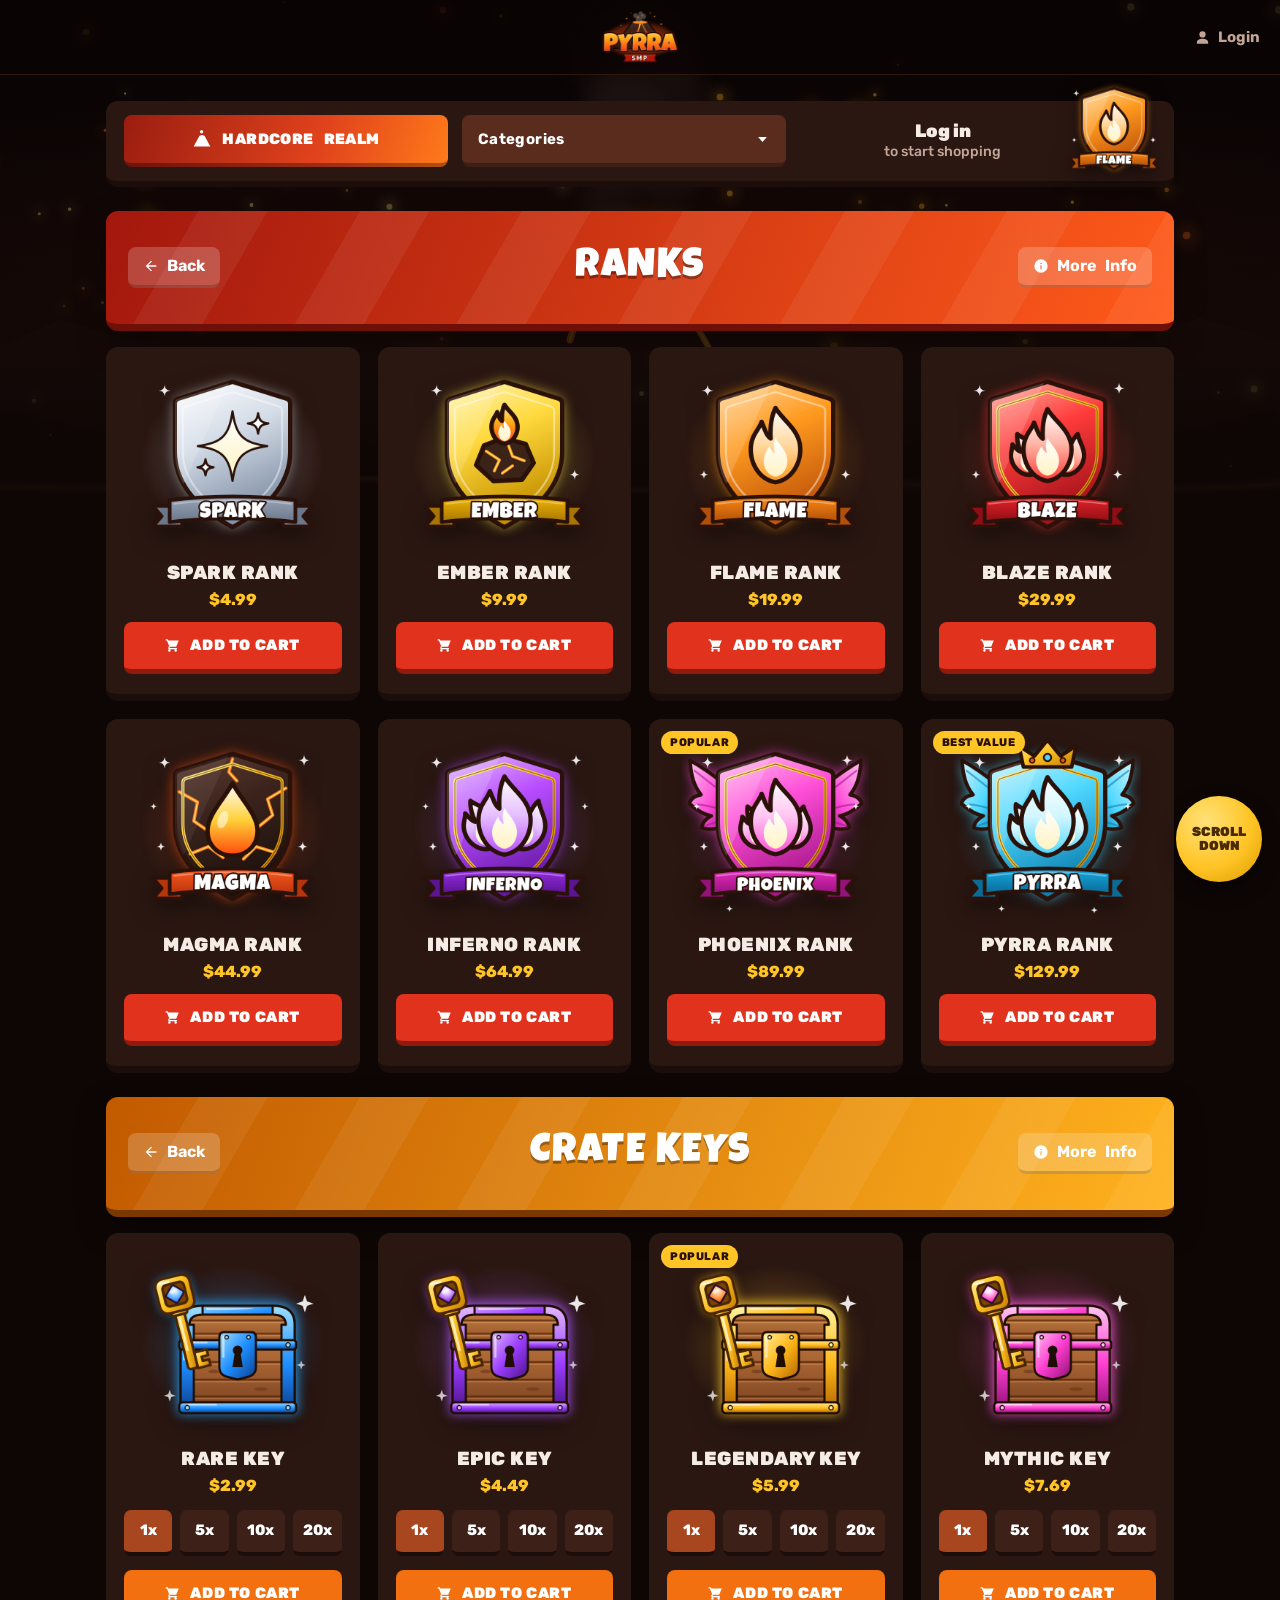
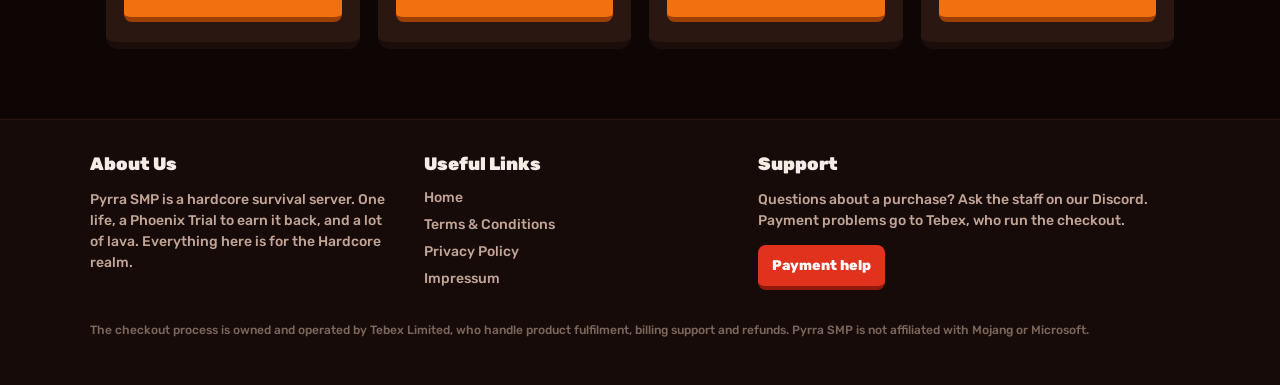
==== index.html @ 0430bf2e "Pyrra SMP store page (Tebex Headless) Co-Authored-By: Claude Opus 5.5 <noreply@anthropic.com>" ====
<!doctype html>
<html lang="en"><head><meta charset="utf-8"><meta name="viewport" content="width=device-width, initial-scale=1">
<title>Pyrra SMP Store</title>
<meta name="description" content="Ranks and crate keys for Pyrra SMP, a hardcore Minecraft server.">
<link rel="icon" href="images/ranks/flame.png">
<link rel="stylesheet" href="theme/pyrra-theme.css">
<link rel="stylesheet" href="site.css">
</head><body>
<div class="py-top">
  <a id="topDiscord" href="#" target="_blank" rel="noopener" hidden><svg class="ico" viewBox="0 0 24 24"><path d="M4 4h16a2 2 0 0 1 2 2v10a2 2 0 0 1-2 2H8l-4 4V6a2 2 0 0 1 2-2z"/></svg> Discord</a>
  <img src="images/pyrra_smp_logo.png" alt="Pyrra SMP">
  <button class="r py-topbtn" id="topRight" type="button"><svg class="ico" viewBox="0 0 24 24"><path d="M12 12a5 5 0 1 0 0-10 5 5 0 0 0 0 10zm0 2c-5 0-9 2.5-9 5.5V22h18v-2.5c0-3-4-5.5-9-5.5z"/></svg> <span>Login</span></button>
</div>

<main class="py-wrap">
<section class="py-controls">
  <div class="py-realm"><svg class="ico" viewBox="0 0 24 24"><path d="M2 21 9 8h6l7 13zM9.5 8q2.5-1.6 5 0l-1 2.4q-1.5-.8-3 0zM10 4.5a2 2 0 1 1 3 0 2 2 0 0 1-3 0z"/></svg> Hardcore<span class="rl"> Realm</span></div>
  <div class="py-cats"><button type="button" id="catBtn">Categories <svg class="ico" viewBox="0 0 24 24"><path d="M5 8l7 8 7-8z"/></svg></button>
    <div class="menu" id="catMenu"></div></div>
  <div class="py-login" id="loginBox" role="button" tabindex="0"><b id="loginTitle">Log in</b><span id="loginSub">to start shopping</span><img id="loginImg" src="images/ranks/flame.png" alt=""></div>
</section>
<div id="cats"><p class="py-loading">Loading the store...</p></div>
</main>

<footer class="py-foot">
  <div class="cols">
    <div><h4>About Us</h4><p>Pyrra SMP is a hardcore survival server. One life, a Phoenix Trial to earn it back, and a lot of lava. Everything here is for the Hardcore realm.</p></div>
    <div><h4>Useful Links</h4><a href="#" id="homeLink">Home</a><a href="https://checkout.tebex.io/terms" target="_blank" rel="noopener">Terms &amp; Conditions</a><a href="https://checkout.tebex.io/privacy" target="_blank" rel="noopener">Privacy Policy</a><a href="https://checkout.tebex.io/impressum" target="_blank" rel="noopener">Impressum</a></div>
    <div><h4>Support</h4><p>Questions about a purchase? Ask the staff on our Discord. Payment problems go to Tebex, who run the checkout.</p>
      <div class="btns"><a id="footDiscord" href="#" target="_blank" rel="noopener" hidden><svg class="ico" viewBox="0 0 24 24"><path d="M4 4h16a2 2 0 0 1 2 2v10a2 2 0 0 1-2 2H8l-4 4V6a2 2 0 0 1 2-2z"/></svg> Discord</a><a class="sup" href="https://www.tebex.io/contact" target="_blank" rel="noopener">Payment help</a></div></div>
  </div>
  <p class="legal">The checkout process is owned and operated by Tebex Limited, who handle product fulfilment, billing support and refunds. Pyrra SMP is not affiliated with Mojang or Microsoft.</p>
</footer>

<button class="py-scroll" id="scrollBtn" type="button">SCROLL<br>DOWN</button>

<div class="py-modal" id="pkg">
  <button class="x" type="button" data-close>&#10005;</button>
  <div class="py-box"><div class="py-pkg">
    <div class="side"><img id="m-img" alt=""><h2 id="m-name" style="margin:0;font-size:28px"></h2><div id="m-price" class="py-mprice"></div>
      <div id="m-qty"></div>
      <button class="py-cart" id="m-add" type="button"></button></div>
    <div class="py-desc" id="m-desc"></div>
  </div></div>
</div>

<div class="py-modal" id="info">
  <button class="x" type="button" data-close>&#10005;</button>
  <div class="py-box py-small"><h2 id="i-title"></h2><div class="py-desc" id="i-body"></div></div>
</div>

<div class="py-modal" id="login">
  <button class="x" type="button" data-close>&#10005;</button>
  <div class="py-box py-small">
    <h2>LOG IN</h2>
    <p class="py-center">Type your Minecraft username. Your items are sent to this player.</p>
    <form id="loginForm" class="py-form">
      <img id="loginHead" src="images/ranks/flame.png" alt="">
      <input id="userIn" maxlength="17" autocomplete="username" spellcheck="false" placeholder="Minecraft username" required>
      <button class="py-cart" type="submit" style="--btn:#e0321c;--btn-edge:#8f1a0d">Continue</button>
    </form>
  </div>
</div>

<div class="py-modal" id="cart">
  <button class="x" type="button" data-close>&#10005;</button>
  <div class="py-box py-small">
    <h2>YOUR CART</h2>
    <div id="cartList"></div>
    <div class="py-total"><span>Total</span><b id="cartTotal"></b></div>
    <button class="py-cart" id="checkoutBtn" type="button" style="--btn:#e0321c;--btn-edge:#8f1a0d">Checkout</button>
    <p class="py-center py-note">Playing as <b id="cartUser"></b>. <a href="#" id="changeUser">Change player</a></p>
  </div>
</div>

<div class="py-toast" id="toast" role="status"></div>

<script src="config.js"></script>
<script src="descriptions.js"></script>
<script src="demo.js"></script>
<script src="app.js"></script>
</body></html>
---- theme/pyrra-theme.css ----
/* Pyrra SMP store theme v2: realm/category layout, chunky 3D cards, fire palette.
   Fonts: Luckiest Guy (banners, same as the logo) + Rubik (everything else). */
@import url('https://fonts.googleapis.com/css2?family=Luckiest+Guy&family=Rubik:wght@500;700;800;900&display=swap');

:root {
  --bg: #0d0605;
  --panel: #2b1712;
  --panel-edge: #1a0d0a;
  --chip: #3d2119;
  --chip-on: #a8471f;
  --text: #f6ece6;
  --muted: #c2a597;
  --gold: #ffc425;
  --btn: #e0321c;        /* add to cart, changes per category */
  --btn-edge: #8f1a0d;
  --radius: 12px;
  --head: 'Luckiest Guy', system-ui, sans-serif;
  --body: 'Rubik', system-ui, sans-serif;
}
* { box-sizing: border-box; }
html, body { margin: 0; }
body {
  background: var(--bg) url('../images/header_background.png') center top / 1920px auto no-repeat;
  color: var(--text); font: 500 15px/1.5 var(--body); min-height: 100vh;
}
body::before { /* fade the volcano art into the page */
  content: ""; position: absolute; inset: 0 0 auto 0; height: 560px; pointer-events: none;
  background: linear-gradient(180deg, rgba(13, 6, 5, .35), var(--bg) 92%);
}
a { color: inherit; }
button { font-family: var(--body); }
.ico { width: 1em; height: 1em; vertical-align: -.12em; fill: currentColor; }

/* top bar */
.py-top {
  position: relative; z-index: 2; display: grid; grid-template-columns: 1fr auto 1fr; align-items: center;
  padding: 8px 16px; background: rgba(10, 4, 3, .72); border-bottom: 1px solid rgba(255, 140, 60, .14);
}
.py-top a { color: var(--muted); text-decoration: none; font-weight: 700; display: inline-flex; gap: 8px; align-items: center; white-space: nowrap; }
.py-top a:hover { color: #fff; }
.py-top .r { justify-self: end; }
.py-top img { height: 58px; display: block; }

.py-wrap { position: relative; z-index: 1; max-width: 1100px; margin: 0 auto; padding: 26px 16px 70px; }

/* controls: realm / categories / login */
.py-controls {
  display: grid; grid-template-columns: 1fr 1fr 1.1fr; gap: 14px; align-items: center;
  background: var(--panel); border-radius: var(--radius); padding: 14px 18px; border-bottom: 6px solid var(--panel-edge);
  position: relative; overflow: visible;
}
.py-realm, .py-cats > button {
  height: 52px; border: 0; border-radius: 8px; cursor: pointer; color: #fff; font: 900 15px/1 var(--body); letter-spacing: .4px;
  display: flex; align-items: center; justify-content: space-between; padding: 0 16px; border-bottom: 4px solid rgba(0, 0, 0, .3);
}
.py-realm { background: linear-gradient(110deg, #9a1d10, #e0421c 60%, #ff7a1a); text-transform: uppercase; justify-content: center; gap: 10px; cursor: default; }
.py-realm .ico { width: 20px; height: 20px; }
.py-cats { position: relative; }
.py-cats > button { width: 100%; background: #5a2c1e; font-weight: 700; }
.py-cats .menu {
  display: none; position: absolute; top: calc(100% + 6px); left: 0; right: 0; z-index: 10;
  background: #24130f; border: 1px solid #4a271c; border-radius: 8px; padding: 6px; box-shadow: 0 14px 30px rgba(0, 0, 0, .5);
}
.py-cats.open .menu { display: block; }
.py-cats .menu a { display: block; padding: 9px 12px; border-radius: 6px; text-decoration: none; font-weight: 700; }
.py-cats .menu a:hover { background: #3d2119; color: var(--gold); }
.py-login { position: relative; text-align: center; padding-right: 70px; line-height: 1.25; cursor: pointer; }
.py-login b { display: block; font: 900 18px/1.2 var(--body); }
.py-login span { color: var(--muted); font-size: 14px; }
.py-login img { position: absolute; right: -10px; bottom: -22px; width: 104px; filter: drop-shadow(0 6px 10px rgba(0, 0, 0, .5)); }

/* category banner */
.py-banner {
  margin: 24px 0 16px; min-height: 120px; border-radius: var(--radius); padding: 18px 22px;
  display: grid; grid-template-columns: 1fr auto 1fr; align-items: center; gap: 12px;
  background: linear-gradient(110deg, var(--b1), var(--b2)); border-bottom: 7px solid var(--b3);
  box-shadow: 0 12px 30px rgba(0, 0, 0, .35); position: relative; overflow: hidden;
}
.py-banner::after { /* soft diagonal shine */
  content: ""; position: absolute; inset: 0; pointer-events: none;
  background: repeating-linear-gradient(120deg, transparent 0 80px, rgba(255, 255, 255, .06) 80px 140px);
}
.py-banner h2 { margin: 0; font: 400 40px/1 var(--head); letter-spacing: 1.5px; color: #fff; text-shadow: 0 3px 0 rgba(0, 0, 0, .35); text-align: center; }
.py-banner button {
  justify-self: start; z-index: 1; border: 0; cursor: pointer; color: #fff; font: 700 16px/1 var(--body);
  padding: 11px 15px; border-radius: 8px; background: rgba(255, 255, 255, .2); border-bottom: 3px solid rgba(0, 0, 0, .18);
  display: inline-flex; gap: 8px; align-items: center; white-space: nowrap;
}
.py-banner button:hover { background: rgba(255, 255, 255, .3); }
.py-banner .info { justify-self: end; }

/* cards */
.py-grid { display: grid; grid-template-columns: repeat(auto-fill, minmax(230px, 1fr)); gap: 18px; }
.py-card {
  --c: #ff8a12; position: relative; display: flex; flex-direction: column; align-items: center; text-align: center;
  background: var(--panel); border-radius: var(--radius); padding: 18px 18px 20px; border-bottom: 7px solid var(--panel-edge);
  transition: transform .15s ease, box-shadow .15s ease;
}
.py-card:hover { transform: translateY(-3px); box-shadow: 0 0 0 2px color-mix(in srgb, var(--c) 60%, transparent), 0 12px 30px rgba(0, 0, 0, .4); }
.py-card .art { position: relative; width: 100%; aspect-ratio: 1 / .86; display: grid; place-items: center; cursor: pointer; }
.py-card .art::before {
  content: ""; position: absolute; inset: 8%; border-radius: 50%;
  background: radial-gradient(closest-side, color-mix(in srgb, var(--c) 34%, transparent), transparent);
}
.py-card .art img { position: relative; width: 86%; max-height: 100%; object-fit: contain; filter: drop-shadow(0 8px 12px rgba(0, 0, 0, .45)); transition: transform .2s ease; }
.py-card:hover .art img { transform: scale(1.05) rotate(-2deg); }
.py-card .art[data-tip]:hover::after {
  content: attr(data-tip); position: absolute; top: -10px; left: 50%; transform: translateX(-50%); white-space: nowrap;
  background: #1a0d0a; color: #fff; font-size: 12px; padding: 5px 9px; border-radius: 5px;
}
.py-card h3 { margin: 10px 0 0; font: 900 19px/1.15 var(--body); letter-spacing: .5px; text-transform: uppercase; }
.py-card .price { margin: 8px 0 0; color: var(--gold); font: 800 16px/1 var(--body); }
.py-card .note { color: var(--muted); font-size: 13px; margin: 6px 0 0; min-height: 2.6em; }
.py-qty { display: grid; grid-template-columns: repeat(4, 1fr); gap: 8px; width: 100%; margin-top: 16px; }
.py-qty button {
  height: 46px; border: 0; border-radius: 7px; cursor: pointer; color: #fff; font: 800 15px/1 var(--body);
  background: var(--chip); border-bottom: 4px solid var(--panel-edge);
}
.py-qty button.on { background: var(--chip-on); }
.py-cart {
  width: 100%; margin-top: 14px; height: 52px; border: 0; border-radius: 8px; cursor: pointer; color: #fff;
  font: 900 15px/1 var(--body); letter-spacing: .6px; text-transform: uppercase;
  background: var(--btn); border-bottom: 5px solid var(--btn-edge);
  display: inline-flex; gap: 10px; align-items: center; justify-content: center;
}
.py-cart:hover { filter: brightness(1.08); }
.py-cart:active { transform: translateY(2px); border-bottom-width: 3px; }
.py-badge {
  position: absolute; top: 12px; left: 12px; z-index: 1; font: 800 11px/1 var(--body); letter-spacing: .6px; text-transform: uppercase;
  padding: 6px 9px; border-radius: 999px; color: #2a120a; background: var(--gold);
}

/* package description (the HTML pasted into Tebex) */
.py-desc h3 { font: 400 22px/1.1 var(--head); letter-spacing: .8px; color: var(--gold); margin: 22px 0 8px; }
.py-desc p { margin: 0 0 10px; }
.py-desc ul { margin: 0; padding-left: 20px; }
.py-desc li { margin: 4px 0; }
.py-desc li::marker { color: #ff8a12; }
.py-desc strong { color: #fff; }

/* modals */
.py-modal { position: fixed; inset: 0; z-index: 30; display: none; place-items: center; padding: 16px; background: rgba(6, 2, 1, .8); backdrop-filter: blur(3px); }
.py-modal.open { display: grid; }
.py-modal .x {
  position: absolute; top: 18px; right: 18px; width: 46px; height: 46px; border: 0; border-radius: 8px; cursor: pointer;
  color: #fff; font: 900 20px/1 var(--body); background: #e0321c; border-bottom: 4px solid #8f1a0d;
}
.py-box { width: min(860px, 100%); max-height: calc(100vh - 32px); overflow: auto; background: var(--panel); border-radius: 14px; border-bottom: 7px solid var(--panel-edge); padding: 26px; }
.py-box h2 { margin: 0 0 18px; font: 400 34px/1 var(--head); letter-spacing: 1px; text-align: center; }
.py-pkg { display: grid; grid-template-columns: 250px 1fr; gap: 24px; }
.py-pkg img { width: 100%; }
.py-pkg .side { display: flex; flex-direction: column; gap: 12px; text-align: center; }
.py-realms { display: grid; gap: 16px; width: min(560px, 100%); margin: 0 auto; }
.py-tile {
  position: relative; overflow: hidden; display: grid; grid-template-columns: 110px 1fr; align-items: center; gap: 10px;
  min-height: 120px; padding: 10px 22px; border-radius: 10px; text-decoration: none; color: #fff;
  background: linear-gradient(110deg, var(--t1), var(--t2)); border-bottom: 5px solid rgba(0, 0, 0, .25);
}
.py-tile::after { content: ""; position: absolute; inset: 0; background: repeating-linear-gradient(120deg, transparent 0 90px, rgba(255, 255, 255, .07) 90px 150px); }
.py-tile svg { width: 86px; height: 86px; filter: drop-shadow(0 6px 8px rgba(0, 0, 0, .35)); }
.py-tile b { display: block; font: 900 22px/1 var(--body); letter-spacing: .6px; text-transform: uppercase; }
.py-tile span { display: block; margin-top: 10px; font-weight: 700; opacity: .85; }
.py-tile.soon { filter: grayscale(.55) brightness(.75); cursor: default; }

/* footer */
.py-foot { background: #160b09; border-top: 1px solid #2b1712; padding: 34px 16px 46px; }
.py-foot .cols { max-width: 1100px; margin: 0 auto; display: grid; grid-template-columns: 1fr 1fr 1.4fr; gap: 26px; }
.py-foot h4 { margin: 0 0 12px; font: 900 18px/1.2 var(--body); }
.py-foot p, .py-foot a { color: var(--muted); font-size: 14px; text-decoration: none; }
.py-foot a { display: block; margin: 6px 0; }
.py-foot a:hover { color: #fff; }
.py-foot .btns { display: flex; gap: 10px; margin-top: 12px; flex-wrap: wrap; }
.py-foot .btns a { display: inline-flex; align-items: center; gap: 8px; color: #fff; font-weight: 800; padding: 10px 14px; border-radius: 8px; background: #5865f2; border-bottom: 4px solid #3b44a8; margin: 0; }
.py-foot .btns a.sup { background: #e0321c; border-bottom-color: #8f1a0d; }
.py-foot .legal { max-width: 1100px; margin: 26px auto 0; font-size: 12px; color: #7d665c; }

/* scroll down badge */
.py-scroll {
  position: fixed; right: 18px; bottom: 18px; z-index: 20; width: 86px; height: 86px; border-radius: 50%; border: 0; cursor: pointer;
  background: radial-gradient(circle at 35% 30%, #ffe27a, #ffc425 55%, #d99a00); color: #4a2a00;
  font: 900 13px/1.05 var(--body); box-shadow: 0 8px 20px rgba(0, 0, 0, .45); transition: opacity .2s ease;
}
.py-scroll.hide { opacity: 0; pointer-events: none; }

@media (max-width: 720px) {
  .py-top { padding: 6px 12px; }
  .py-top a { font-size: 13px; gap: 6px; }
  .py-top img { height: 48px; }
  .py-controls { grid-template-columns: 1fr 1fr; padding: 12px 14px; gap: 10px; }
  .py-realm, .py-cats > button { height: 46px; font-size: 14px; padding: 0 12px; }
  .py-realm .rl { display: none; }
  .py-login { grid-column: 1 / -1; padding: 4px 70px 0; }
  .py-login img { width: 64px; right: -4px; bottom: -14px; }
  .py-banner { min-height: 92px; padding: 12px; gap: 8px; }
  .py-banner h2 { font-size: 26px; letter-spacing: 1px; }
  .py-banner button { font-size: 13px; padding: 8px 10px; gap: 6px; }
  .py-banner .more { display: none; }
  .py-grid { grid-template-columns: 1fr 1fr; gap: 12px; }
  .py-card { padding: 14px 12px 16px; }
  .py-card h3 { font-size: 16px; }
  .py-qty { gap: 6px; }
  .py-qty button { height: 40px; font-size: 13px; }
  .py-cart { height: 46px; font-size: 13px; }
  .py-pkg { grid-template-columns: 1fr; }
  .py-pkg img { width: 60%; margin: 0 auto; }
  .py-foot .cols { grid-template-columns: 1fr 1fr; }
  .py-foot .cols > :last-child { grid-column: 1 / -1; }
}
---- site.css ----
/* Extra pieces for the live store (login, cart, toast) on top of theme/pyrra-theme.css. */
[hidden] { display: none !important; }
/* Keep the 3-column top bar lined up when the Discord link has no invite yet. */
.py-top > [hidden] { display: block !important; visibility: hidden; }
.py-topbtn {
  justify-self: end; border: 0; background: none; cursor: pointer; color: var(--muted);
  font: 700 15px/1 var(--body); display: inline-flex; gap: 8px; align-items: center; white-space: nowrap; position: relative; padding: 8px 4px;
}
.py-topbtn:hover { color: #fff; }
.py-count {
  font-style: normal; min-width: 20px; height: 20px; padding: 0 6px; border-radius: 10px; display: inline-grid; place-items: center;
  background: var(--btn); color: #fff; font: 800 12px/1 var(--body);
}
.py-loading { text-align: center; color: var(--muted); padding: 60px 0; }
.py-center { text-align: center; }
.py-note { color: var(--muted); font-size: 14px; }
.py-note a { color: var(--gold); }
.py-small { width: min(480px, 100%); }
.py-mprice { color: var(--gold); font: 800 22px/1 var(--body); }

.py-form { display: grid; gap: 12px; justify-items: center; margin-top: 8px; }
.py-form img { width: 80px; height: 80px; object-fit: contain; image-rendering: pixelated; border-radius: 10px; }
.py-form input {
  width: 100%; height: 50px; border-radius: 8px; border: 2px solid #4a271c; background: #1a0d0a; color: #fff;
  font: 700 17px/1 var(--body); text-align: center; outline: none;
}
.py-form input:focus { border-color: #ff7a12; }
.py-form .py-cart { width: 100%; }

.py-line { display: grid; grid-template-columns: 54px 1fr auto; gap: 12px; align-items: center; padding: 10px 0; border-bottom: 1px solid #3d2119; }
.py-line img { width: 54px; height: 54px; object-fit: contain; }
.py-line b { display: block; font-weight: 800; }
.py-line span { color: var(--muted); font-size: 14px; }
.py-del { border: 0; background: #3d2119; color: #ffb4a6; width: 38px; height: 38px; border-radius: 8px; cursor: pointer; }
.py-del:hover { background: #5a2c1e; color: #fff; }
.py-total { display: flex; justify-content: space-between; align-items: center; margin: 16px 0; font: 800 18px/1 var(--body); }
.py-total b { color: var(--gold); font-size: 22px; }
#cart .py-cart { width: 100%; }
.py-cart:disabled { opacity: .45; cursor: not-allowed; }

.py-toast {
  position: fixed; left: 50%; bottom: 24px; z-index: 50; transform: translate(-50%, 140%); opacity: 0;
  background: #24130f; border: 1px solid #5a2c1e; border-left: 5px solid var(--btn); color: #fff; font-weight: 700;
  padding: 12px 18px; border-radius: 10px; box-shadow: 0 10px 30px rgba(0, 0, 0, .5); transition: transform .25s ease, opacity .25s ease;
  max-width: calc(100% - 32px);
}
.py-toast.show { transform: translate(-50%, 0); opacity: 1; }
body.py-busy { cursor: progress; }
body.py-busy .py-cart { pointer-events: none; opacity: .7; }
.py-login { outline: none; }
.py-login:focus-visible { box-shadow: 0 0 0 2px #ff7a12; border-radius: 8px; }

@media (max-width: 720px) {
  .py-topbtn { font-size: 13px; gap: 6px; }
}
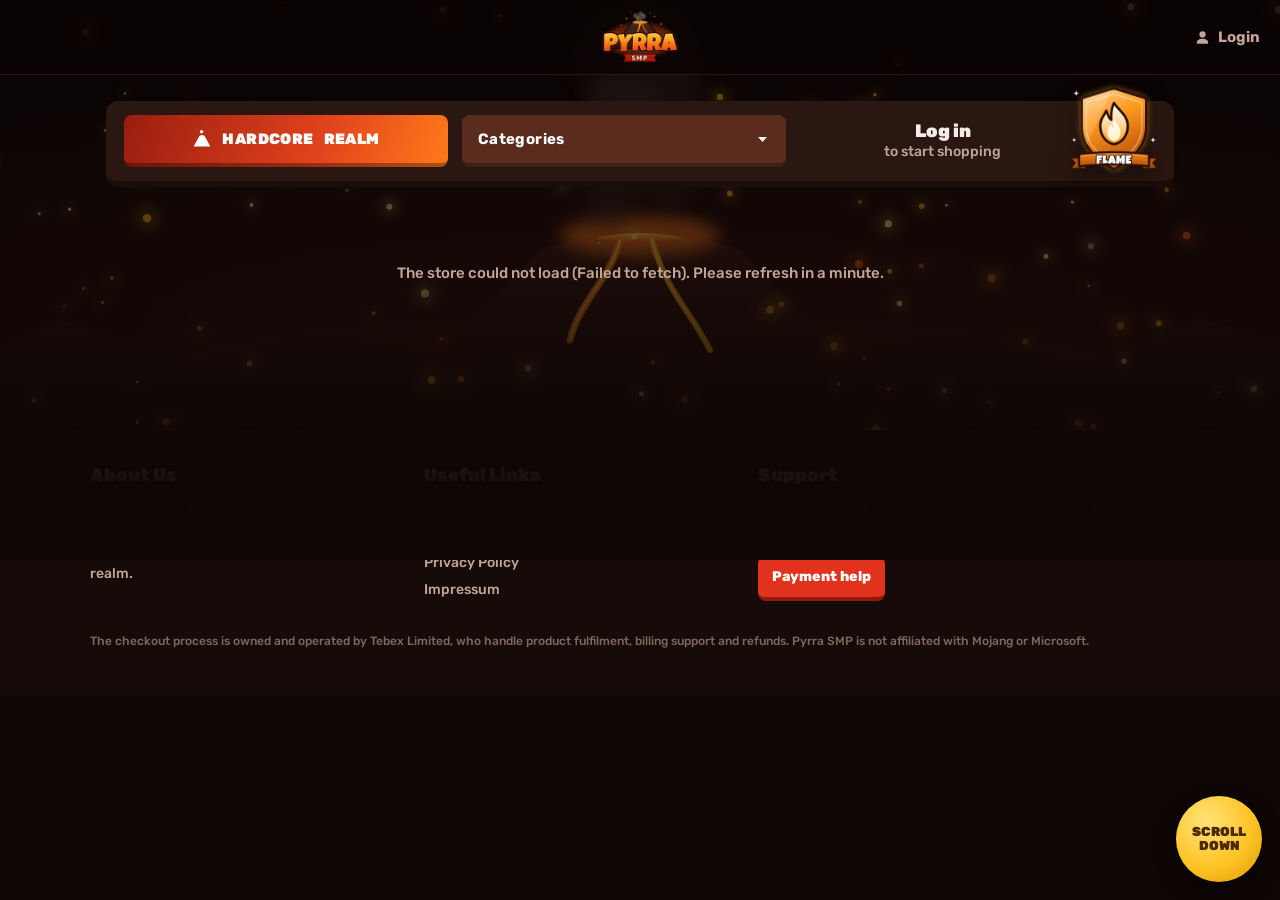
==== commit 6a650ac9: "Version the CSS and JS links so updates show at once Co-Authored-By: Claude Opus 5.5 <noreply@anthro" ====
--- a/index.html
+++ b/index.html
@@ -3,8 +3,8 @@
 <title>Pyrra SMP Store</title>
 <meta name="description" content="Ranks and crate keys for Pyrra SMP, a hardcore Minecraft server.">
 <link rel="icon" href="images/ranks/flame.png">
-<link rel="stylesheet" href="theme/pyrra-theme.css">
-<link rel="stylesheet" href="site.css">
+<link rel="stylesheet" href="theme/pyrra-theme.css?v=2">
+<link rel="stylesheet" href="site.css?v=2">
 </head><body>
 <div class="py-top">
   <a id="topDiscord" href="#" target="_blank" rel="noopener" hidden><svg class="ico" viewBox="0 0 24 24"><path d="M4 4h16a2 2 0 0 1 2 2v10a2 2 0 0 1-2 2H8l-4 4V6a2 2 0 0 1 2-2z"/></svg> Discord</a>
@@ -75,8 +75,8 @@
 
 <div class="py-toast" id="toast" role="status"></div>
 
-<script src="config.js"></script>
-<script src="descriptions.js"></script>
-<script src="demo.js"></script>
-<script src="app.js"></script>
+<script src="config.js?v=2"></script>
+<script src="descriptions.js?v=2"></script>
+<script src="demo.js?v=2"></script>
+<script src="app.js?v=2"></script>
 </body></html>
--- a/site.css
+++ b/site.css
@@ -48,8 +48,11 @@
 body.py-busy { cursor: progress; }
 body.py-busy .py-cart { pointer-events: none; opacity: .7; }
 .py-login { outline: none; }
+/* A player body render is tall and thin, so size it by height to stay inside the login box. */
+.py-login img.player { width: auto; height: 92px; right: 0; bottom: -4px; image-rendering: pixelated; }
 .py-login:focus-visible { box-shadow: 0 0 0 2px #ff7a12; border-radius: 8px; }
 
 @media (max-width: 720px) {
   .py-topbtn { font-size: 13px; gap: 6px; }
+  .py-login img.player { height: 64px; right: 2px; bottom: -2px; }
 }
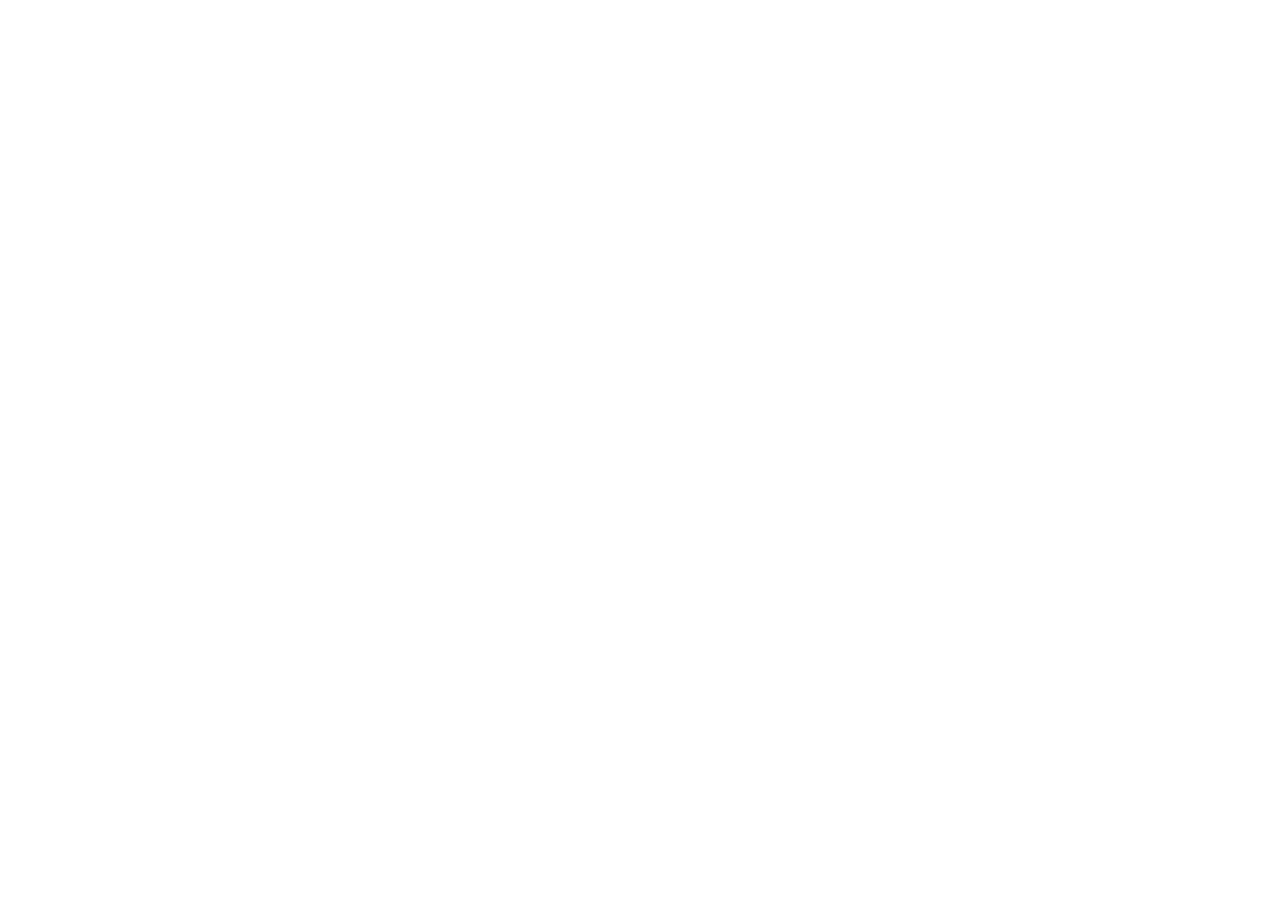
==== commit 0d309e32: "Forward the old store link to pyrrasmp.github.io Co-Authored-By: Claude Opus 5.5 <noreply@anthropic." ====
--- a/index.html
+++ b/index.html
@@ -1,82 +1,8 @@
 <!doctype html>
-<html lang="en"><head><meta charset="utf-8"><meta name="viewport" content="width=device-width, initial-scale=1">
-<title>Pyrra SMP Store</title>
-<meta name="description" content="Ranks and crate keys for Pyrra SMP, a hardcore Minecraft server.">
-<link rel="icon" href="images/ranks/flame.png">
-<link rel="stylesheet" href="theme/pyrra-theme.css?v=2">
-<link rel="stylesheet" href="site.css?v=2">
-</head><body>
-<div class="py-top">
-  <a id="topDiscord" href="#" target="_blank" rel="noopener" hidden><svg class="ico" viewBox="0 0 24 24"><path d="M4 4h16a2 2 0 0 1 2 2v10a2 2 0 0 1-2 2H8l-4 4V6a2 2 0 0 1 2-2z"/></svg> Discord</a>
-  <img src="images/pyrra_smp_logo.png" alt="Pyrra SMP">
-  <button class="r py-topbtn" id="topRight" type="button"><svg class="ico" viewBox="0 0 24 24"><path d="M12 12a5 5 0 1 0 0-10 5 5 0 0 0 0 10zm0 2c-5 0-9 2.5-9 5.5V22h18v-2.5c0-3-4-5.5-9-5.5z"/></svg> <span>Login</span></button>
-</div>
-
-<main class="py-wrap">
-<section class="py-controls">
-  <div class="py-realm"><svg class="ico" viewBox="0 0 24 24"><path d="M2 21 9 8h6l7 13zM9.5 8q2.5-1.6 5 0l-1 2.4q-1.5-.8-3 0zM10 4.5a2 2 0 1 1 3 0 2 2 0 0 1-3 0z"/></svg> Hardcore<span class="rl"> Realm</span></div>
-  <div class="py-cats"><button type="button" id="catBtn">Categories <svg class="ico" viewBox="0 0 24 24"><path d="M5 8l7 8 7-8z"/></svg></button>
-    <div class="menu" id="catMenu"></div></div>
-  <div class="py-login" id="loginBox" role="button" tabindex="0"><b id="loginTitle">Log in</b><span id="loginSub">to start shopping</span><img id="loginImg" src="images/ranks/flame.png" alt=""></div>
-</section>
-<div id="cats"><p class="py-loading">Loading the store...</p></div>
-</main>
-
-<footer class="py-foot">
-  <div class="cols">
-    <div><h4>About Us</h4><p>Pyrra SMP is a hardcore survival server. One life, a Phoenix Trial to earn it back, and a lot of lava. Everything here is for the Hardcore realm.</p></div>
-    <div><h4>Useful Links</h4><a href="#" id="homeLink">Home</a><a href="https://checkout.tebex.io/terms" target="_blank" rel="noopener">Terms &amp; Conditions</a><a href="https://checkout.tebex.io/privacy" target="_blank" rel="noopener">Privacy Policy</a><a href="https://checkout.tebex.io/impressum" target="_blank" rel="noopener">Impressum</a></div>
-    <div><h4>Support</h4><p>Questions about a purchase? Ask the staff on our Discord. Payment problems go to Tebex, who run the checkout.</p>
-      <div class="btns"><a id="footDiscord" href="#" target="_blank" rel="noopener" hidden><svg class="ico" viewBox="0 0 24 24"><path d="M4 4h16a2 2 0 0 1 2 2v10a2 2 0 0 1-2 2H8l-4 4V6a2 2 0 0 1 2-2z"/></svg> Discord</a><a class="sup" href="https://www.tebex.io/contact" target="_blank" rel="noopener">Payment help</a></div></div>
-  </div>
-  <p class="legal">The checkout process is owned and operated by Tebex Limited, who handle product fulfilment, billing support and refunds. Pyrra SMP is not affiliated with Mojang or Microsoft.</p>
-</footer>
-
-<button class="py-scroll" id="scrollBtn" type="button">SCROLL<br>DOWN</button>
-
-<div class="py-modal" id="pkg">
-  <button class="x" type="button" data-close>&#10005;</button>
-  <div class="py-box"><div class="py-pkg">
-    <div class="side"><img id="m-img" alt=""><h2 id="m-name" style="margin:0;font-size:28px"></h2><div id="m-price" class="py-mprice"></div>
-      <div id="m-qty"></div>
-      <button class="py-cart" id="m-add" type="button"></button></div>
-    <div class="py-desc" id="m-desc"></div>
-  </div></div>
-</div>
-
-<div class="py-modal" id="info">
-  <button class="x" type="button" data-close>&#10005;</button>
-  <div class="py-box py-small"><h2 id="i-title"></h2><div class="py-desc" id="i-body"></div></div>
-</div>
-
-<div class="py-modal" id="login">
-  <button class="x" type="button" data-close>&#10005;</button>
-  <div class="py-box py-small">
-    <h2>LOG IN</h2>
-    <p class="py-center">Type your Minecraft username. Your items are sent to this player.</p>
-    <form id="loginForm" class="py-form">
-      <img id="loginHead" src="images/ranks/flame.png" alt="">
-      <input id="userIn" maxlength="17" autocomplete="username" spellcheck="false" placeholder="Minecraft username" required>
-      <button class="py-cart" type="submit" style="--btn:#e0321c;--btn-edge:#8f1a0d">Continue</button>
-    </form>
-  </div>
-</div>
-
-<div class="py-modal" id="cart">
-  <button class="x" type="button" data-close>&#10005;</button>
-  <div class="py-box py-small">
-    <h2>YOUR CART</h2>
-    <div id="cartList"></div>
-    <div class="py-total"><span>Total</span><b id="cartTotal"></b></div>
-    <button class="py-cart" id="checkoutBtn" type="button" style="--btn:#e0321c;--btn-edge:#8f1a0d">Checkout</button>
-    <p class="py-center py-note">Playing as <b id="cartUser"></b>. <a href="#" id="changeUser">Change player</a></p>
-  </div>
-</div>
-
-<div class="py-toast" id="toast" role="status"></div>
-
-<script src="config.js?v=2"></script>
-<script src="descriptions.js?v=2"></script>
-<script src="demo.js?v=2"></script>
-<script src="app.js?v=2"></script>
-</body></html>
+<html lang="en"><head><meta charset="utf-8">
+<title>Pyrra SMP Store has moved</title>
+<meta http-equiv="refresh" content="0; url=https://pyrrasmp.github.io/">
+<link rel="canonical" href="https://pyrrasmp.github.io/">
+<script>location.replace('https://pyrrasmp.github.io/' + location.search + location.hash);</script>
+<style>body{margin:0;min-height:100vh;display:grid;place-items:center;background:#0d0605;color:#fff3e8;font:600 18px system-ui,sans-serif}a{color:#ffb21e}</style>
+</head><body><p>The Pyrra SMP store moved to <a href="https://pyrrasmp.github.io/">pyrrasmp.github.io</a>.</p></body></html>
